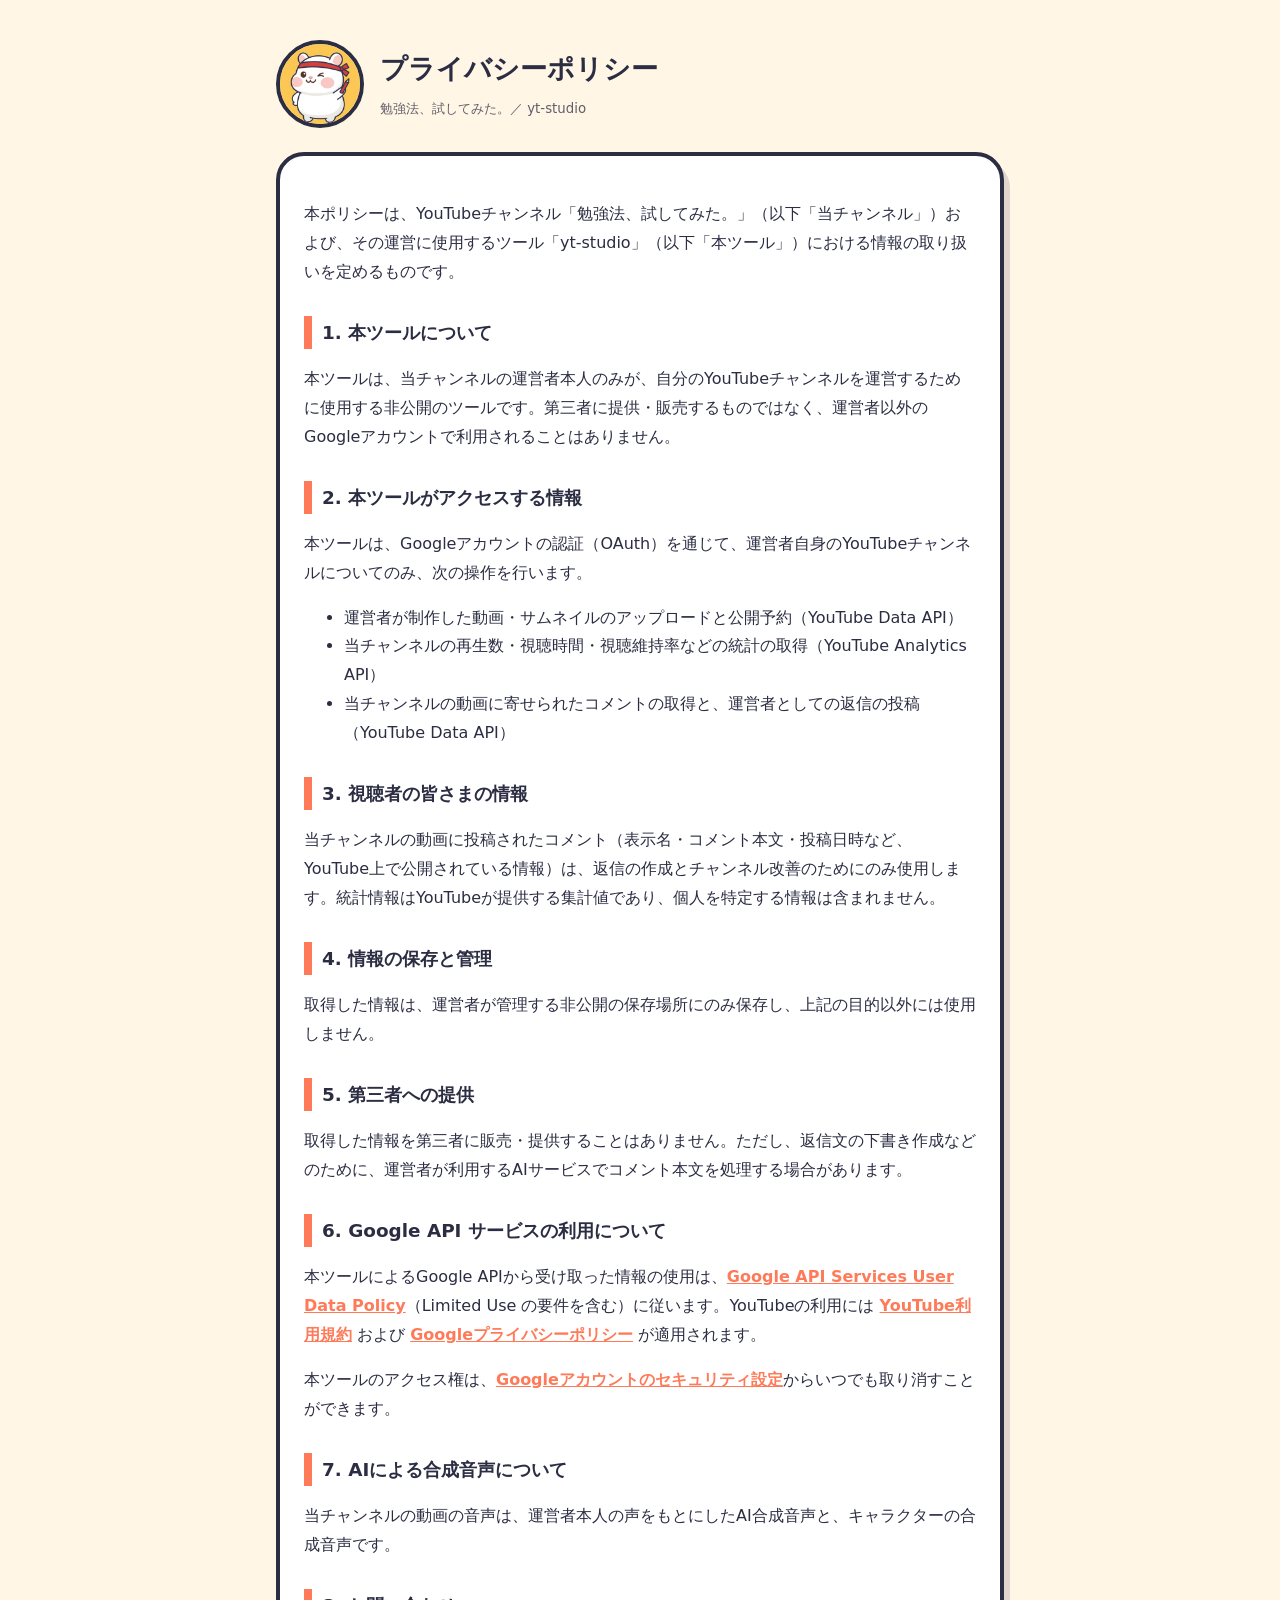
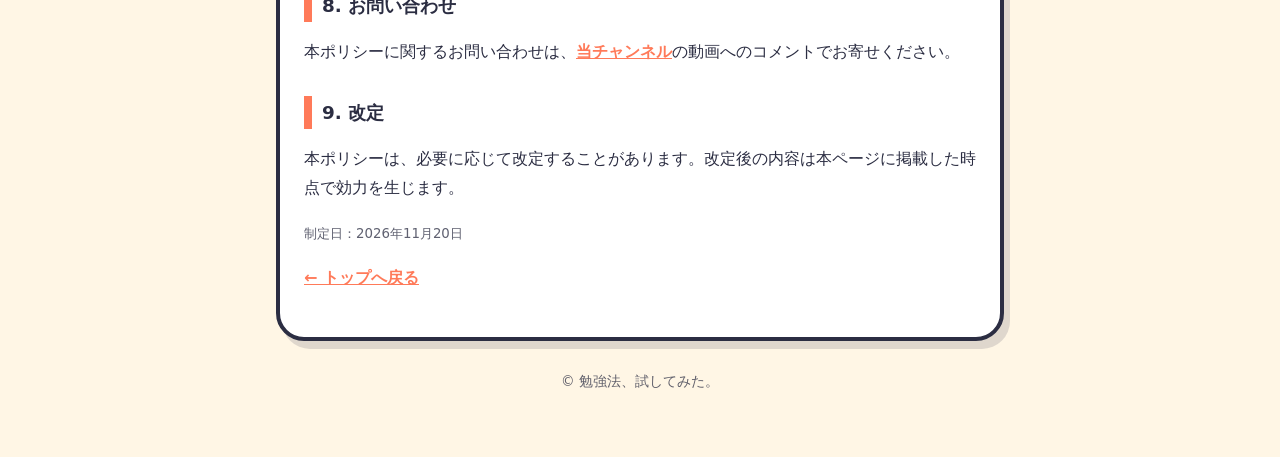
==== privacy.html @ a76b368a "チャンネルのホームページとプライバシーポリシーを追加 Co-Authored-By: Claude Opus 5.5 <noreply@anthropic.com> Claude-Session: h" ====
<!doctype html>
<html lang="ja"><head><meta charset="utf-8"><meta name="viewport" content="width=device-width,initial-scale=1">
<title>プライバシーポリシー｜勉強法、試してみた。</title>
<link rel="icon" href="icon.png"><link rel="stylesheet" href="style.css"></head>
<body><main>
<header><img src="icon.png" alt="もちくん"><div><h1>プライバシーポリシー</h1><small>勉強法、試してみた。／ yt-studio</small></div></header>
<div class="card">
<p>本ポリシーは、YouTubeチャンネル「勉強法、試してみた。」（以下「当チャンネル」）および、その運営に使用するツール「yt-studio」（以下「本ツール」）における情報の取り扱いを定めるものです。</p>

<h2>1. 本ツールについて</h2>
<p>本ツールは、当チャンネルの運営者本人のみが、自分のYouTubeチャンネルを運営するために使用する非公開のツールです。第三者に提供・販売するものではなく、運営者以外のGoogleアカウントで利用されることはありません。</p>

<h2>2. 本ツールがアクセスする情報</h2>
<p>本ツールは、Googleアカウントの認証（OAuth）を通じて、運営者自身のYouTubeチャンネルについてのみ、次の操作を行います。</p>
<ul>
<li>運営者が制作した動画・サムネイルのアップロードと公開予約（YouTube Data API）</li>
<li>当チャンネルの再生数・視聴時間・視聴維持率などの統計の取得（YouTube Analytics API）</li>
<li>当チャンネルの動画に寄せられたコメントの取得と、運営者としての返信の投稿（YouTube Data API）</li>
</ul>

<h2>3. 視聴者の皆さまの情報</h2>
<p>当チャンネルの動画に投稿されたコメント（表示名・コメント本文・投稿日時など、YouTube上で公開されている情報）は、返信の作成とチャンネル改善のためにのみ使用します。統計情報はYouTubeが提供する集計値であり、個人を特定する情報は含まれません。</p>

<h2>4. 情報の保存と管理</h2>
<p>取得した情報は、運営者が管理する非公開の保存場所にのみ保存し、上記の目的以外には使用しません。</p>

<h2>5. 第三者への提供</h2>
<p>取得した情報を第三者に販売・提供することはありません。ただし、返信文の下書き作成などのために、運営者が利用するAIサービスでコメント本文を処理する場合があります。</p>

<h2>6. Google API サービスの利用について</h2>
<p>本ツールによるGoogle APIから受け取った情報の使用は、<a href="https://developers.google.com/terms/api-services-user-data-policy">Google API Services User Data Policy</a>（Limited Use の要件を含む）に従います。YouTubeの利用には <a href="https://www.youtube.com/t/terms">YouTube利用規約</a> および <a href="https://policies.google.com/privacy">Googleプライバシーポリシー</a> が適用されます。</p>
<p>本ツールのアクセス権は、<a href="https://myaccount.google.com/permissions">Googleアカウントのセキュリティ設定</a>からいつでも取り消すことができます。</p>

<h2>7. AIによる合成音声について</h2>
<p>当チャンネルの動画の音声は、運営者本人の声をもとにしたAI合成音声と、キャラクターの合成音声です。</p>

<h2>8. お問い合わせ</h2>
<p>本ポリシーに関するお問い合わせは、<a href="https://www.youtube.com/@benkyoho-tameshita">当チャンネル</a>の動画へのコメントでお寄せください。</p>

<h2>9. 改定</h2>
<p>本ポリシーは、必要に応じて改定することがあります。改定後の内容は本ページに掲載した時点で効力を生じます。</p>
<p><small>制定日：2026年11月20日</small></p>
<p><a href="index.html">← トップへ戻る</a></p>
</div>
<footer>© 勉強法、試してみた。</footer>
</main></body></html>
---- style.css ----
:root{--bg:#FFF6E5;--ink:#2B2D42;--accent:#FF7A59;--yellow:#FFD166;--card:#fff}
@media (prefers-color-scheme: dark){:root:not([data-theme="light"]){--bg:#1d1e2c;--ink:#f3f3f7;--card:#2a2c3e}}
*{box-sizing:border-box}
body{margin:0;background:var(--bg);color:var(--ink);font-family:"Hiragino Maru Gothic ProN","M PLUS Rounded 1c","Noto Sans JP",system-ui,sans-serif;line-height:1.8}
main{max-width:760px;margin:0 auto;padding:40px 16px 64px}
.card{background:var(--card);border:4px solid var(--ink);border-radius:28px;padding:28px 24px;box-shadow:6px 8px 0 rgba(43,45,66,.15)}
header{display:flex;align-items:center;gap:16px;margin-bottom:24px}
header img{width:88px;height:88px;border-radius:50%;border:4px solid var(--ink);background:var(--yellow)}
h1{font-size:1.7rem;margin:0}
h2{font-size:1.15rem;margin:1.6em 0 .4em;border-left:8px solid var(--accent);padding-left:10px}
.pill{display:inline-block;background:var(--accent);color:#fff;border:3px solid var(--ink);border-radius:999px;padding:2px 14px;margin:2px;font-weight:700}
.pill.w{background:var(--card);color:var(--ink)}
a{color:var(--accent);font-weight:700}
.btn{display:inline-block;margin-top:16px;background:#FF0033;color:#fff;text-decoration:none;padding:10px 22px;border-radius:999px;border:3px solid var(--ink)}
footer{margin-top:28px;font-size:.85rem;opacity:.75;text-align:center}
small{opacity:.75}
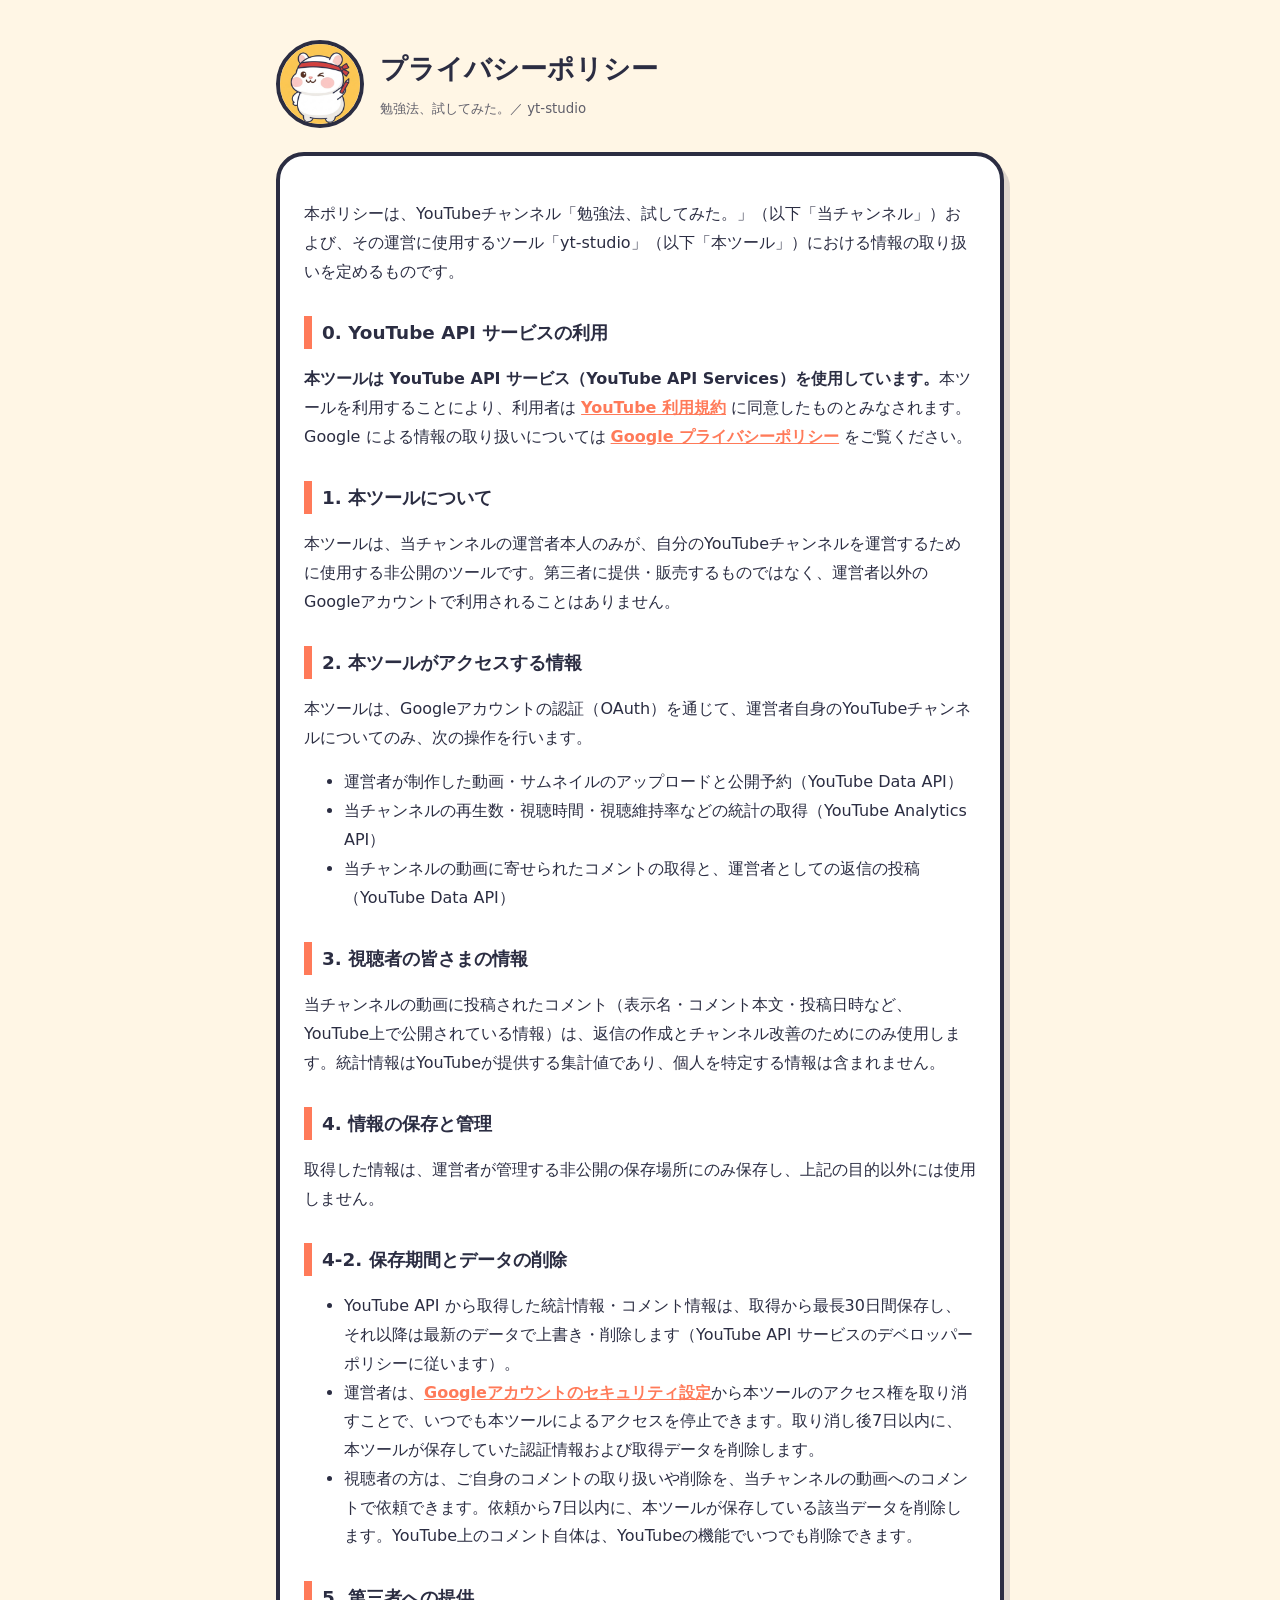
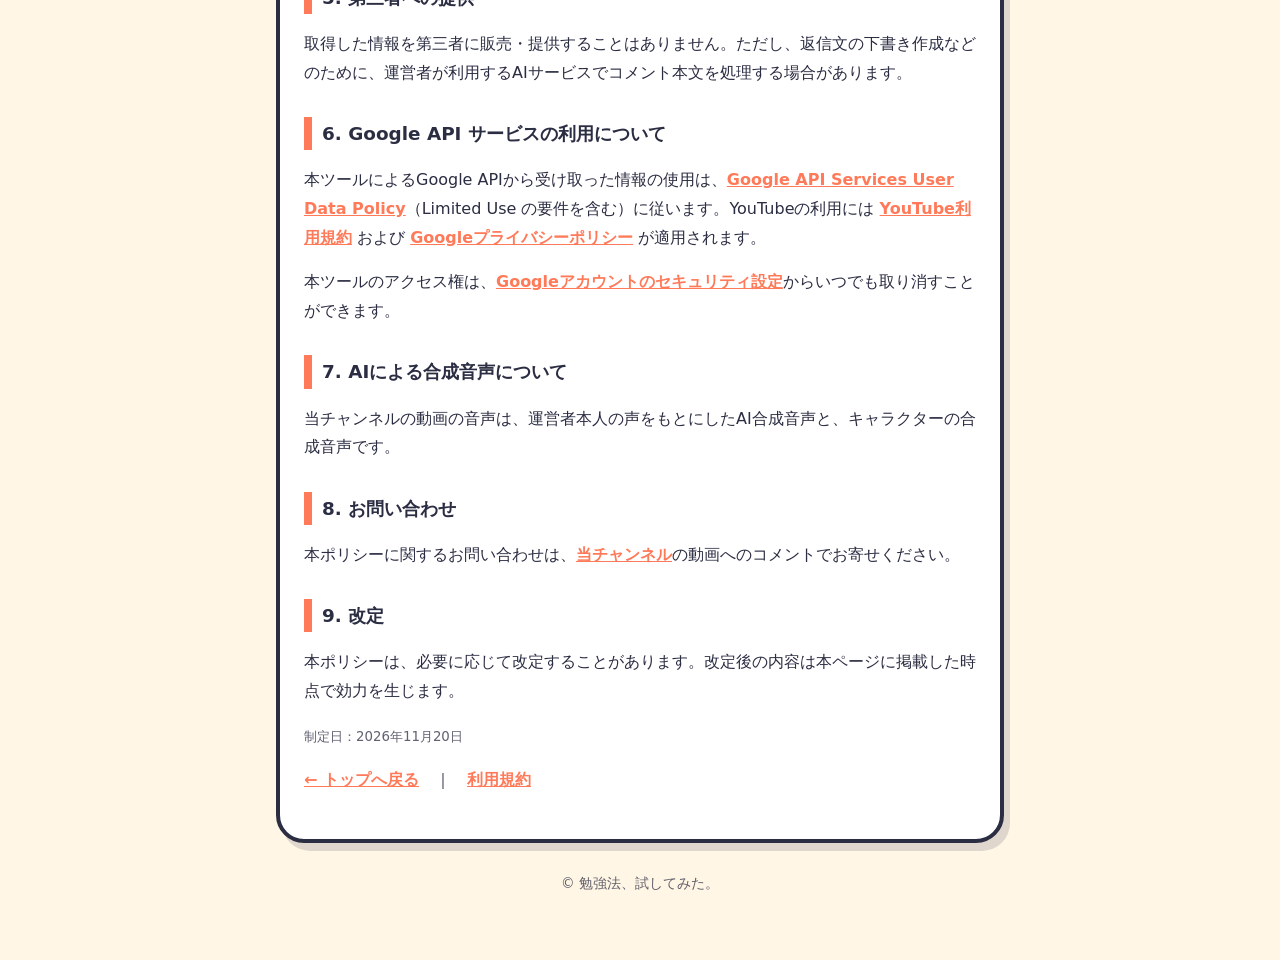
==== commit d736f428: "プライバシーポリシーにYouTube APIサービスの明記とデータ削除のルールを追加、利用規約ページを追加 Co-Authored-By: Claude Opus 5.5 <noreply@anthr" ====
--- a/privacy.html
+++ b/privacy.html
@@ -6,6 +6,9 @@
 <header><img src="icon.png" alt="もちくん"><div><h1>プライバシーポリシー</h1><small>勉強法、試してみた。／ yt-studio</small></div></header>
 <div class="card">
 <p>本ポリシーは、YouTubeチャンネル「勉強法、試してみた。」（以下「当チャンネル」）および、その運営に使用するツール「yt-studio」（以下「本ツール」）における情報の取り扱いを定めるものです。</p>
+
+<h2>0. YouTube API サービスの利用</h2>
+<p><strong>本ツールは YouTube API サービス（YouTube API Services）を使用しています。</strong>本ツールを利用することにより、利用者は <a href="https://www.youtube.com/t/terms">YouTube 利用規約</a> に同意したものとみなされます。Google による情報の取り扱いについては <a href="https://policies.google.com/privacy">Google プライバシーポリシー</a> をご覧ください。</p>
 
 <h2>1. 本ツールについて</h2>
 <p>本ツールは、当チャンネルの運営者本人のみが、自分のYouTubeチャンネルを運営するために使用する非公開のツールです。第三者に提供・販売するものではなく、運営者以外のGoogleアカウントで利用されることはありません。</p>
@@ -24,6 +27,13 @@
 <h2>4. 情報の保存と管理</h2>
 <p>取得した情報は、運営者が管理する非公開の保存場所にのみ保存し、上記の目的以外には使用しません。</p>
 
+<h2>4-2. 保存期間とデータの削除</h2>
+<ul>
+<li>YouTube API から取得した統計情報・コメント情報は、取得から最長30日間保存し、それ以降は最新のデータで上書き・削除します（YouTube API サービスのデベロッパーポリシーに従います）。</li>
+<li>運営者は、<a href="https://myaccount.google.com/permissions">Googleアカウントのセキュリティ設定</a>から本ツールのアクセス権を取り消すことで、いつでも本ツールによるアクセスを停止できます。取り消し後7日以内に、本ツールが保存していた認証情報および取得データを削除します。</li>
+<li>視聴者の方は、ご自身のコメントの取り扱いや削除を、当チャンネルの動画へのコメントで依頼できます。依頼から7日以内に、本ツールが保存している該当データを削除します。YouTube上のコメント自体は、YouTubeの機能でいつでも削除できます。</li>
+</ul>
+
 <h2>5. 第三者への提供</h2>
 <p>取得した情報を第三者に販売・提供することはありません。ただし、返信文の下書き作成などのために、運営者が利用するAIサービスでコメント本文を処理する場合があります。</p>
 
@@ -40,7 +50,7 @@
 <h2>9. 改定</h2>
 <p>本ポリシーは、必要に応じて改定することがあります。改定後の内容は本ページに掲載した時点で効力を生じます。</p>
 <p><small>制定日：2026年11月20日</small></p>
-<p><a href="index.html">← トップへ戻る</a></p>
+<p><a href="index.html">← トップへ戻る</a>　｜　<a href="terms.html">利用規約</a></p>
 </div>
 <footer>© 勉強法、試してみた。</footer>
 </main></body></html>
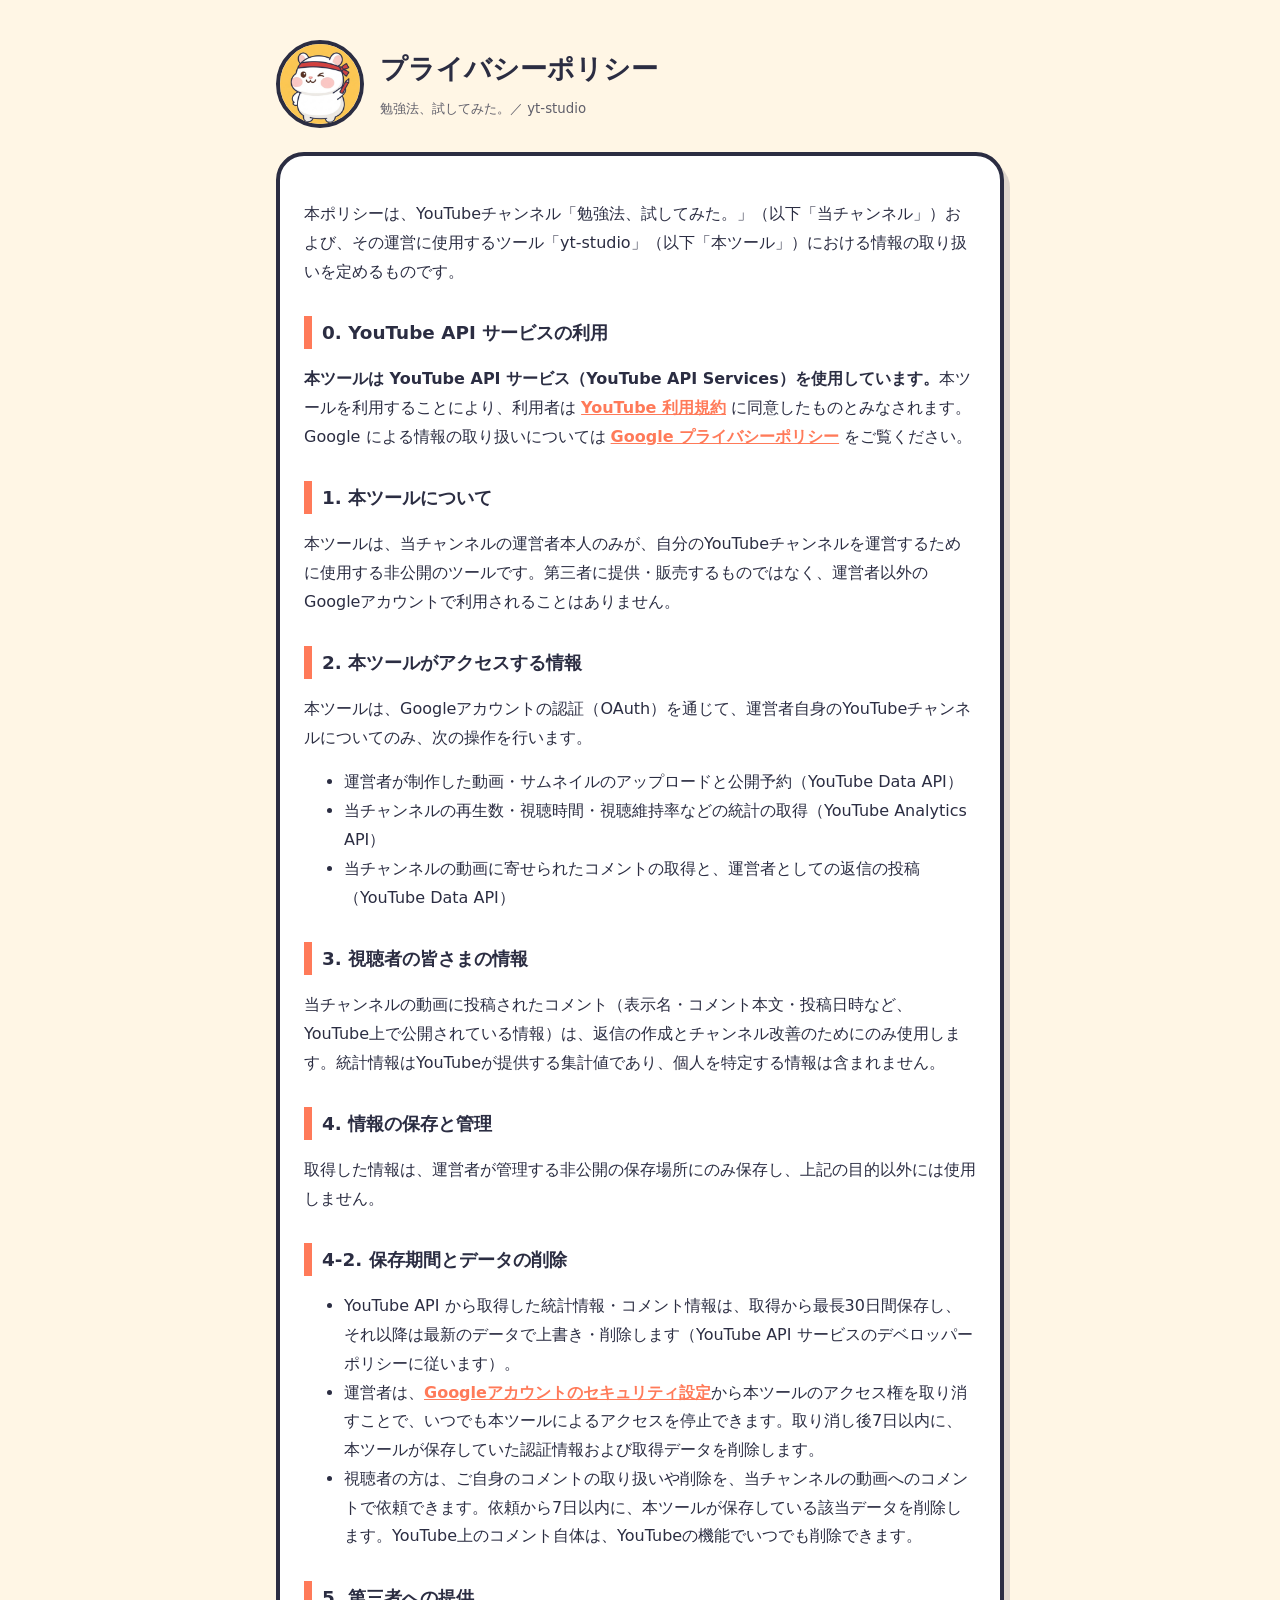
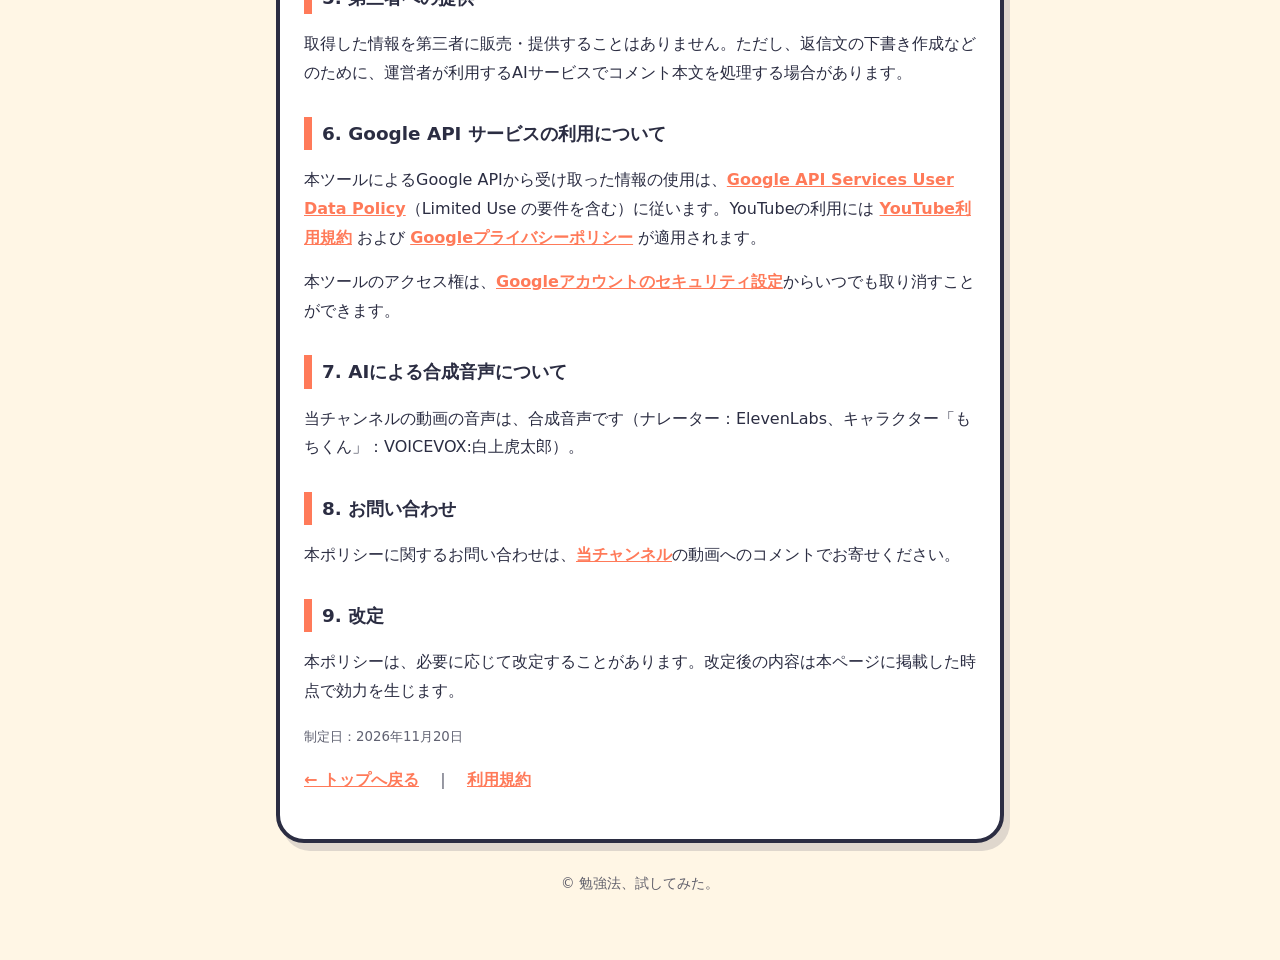
==== commit 9f55bff8: "プライバシーポリシー：音声の表記を更新 Co-Authored-By: Claude Opus 5.5 <noreply@anthropic.com> Claude-Session: https://" ====
--- a/privacy.html
+++ b/privacy.html
@@ -42,7 +42,7 @@
 <p>本ツールのアクセス権は、<a href="https://myaccount.google.com/permissions">Googleアカウントのセキュリティ設定</a>からいつでも取り消すことができます。</p>
 
 <h2>7. AIによる合成音声について</h2>
-<p>当チャンネルの動画の音声は、運営者本人の声をもとにしたAI合成音声と、キャラクターの合成音声です。</p>
+<p>当チャンネルの動画の音声は、合成音声です（ナレーター：ElevenLabs、キャラクター「もちくん」：VOICEVOX:白上虎太郎）。</p>
 
 <h2>8. お問い合わせ</h2>
 <p>本ポリシーに関するお問い合わせは、<a href="https://www.youtube.com/@benkyoho-tameshita">当チャンネル</a>の動画へのコメントでお寄せください。</p>
